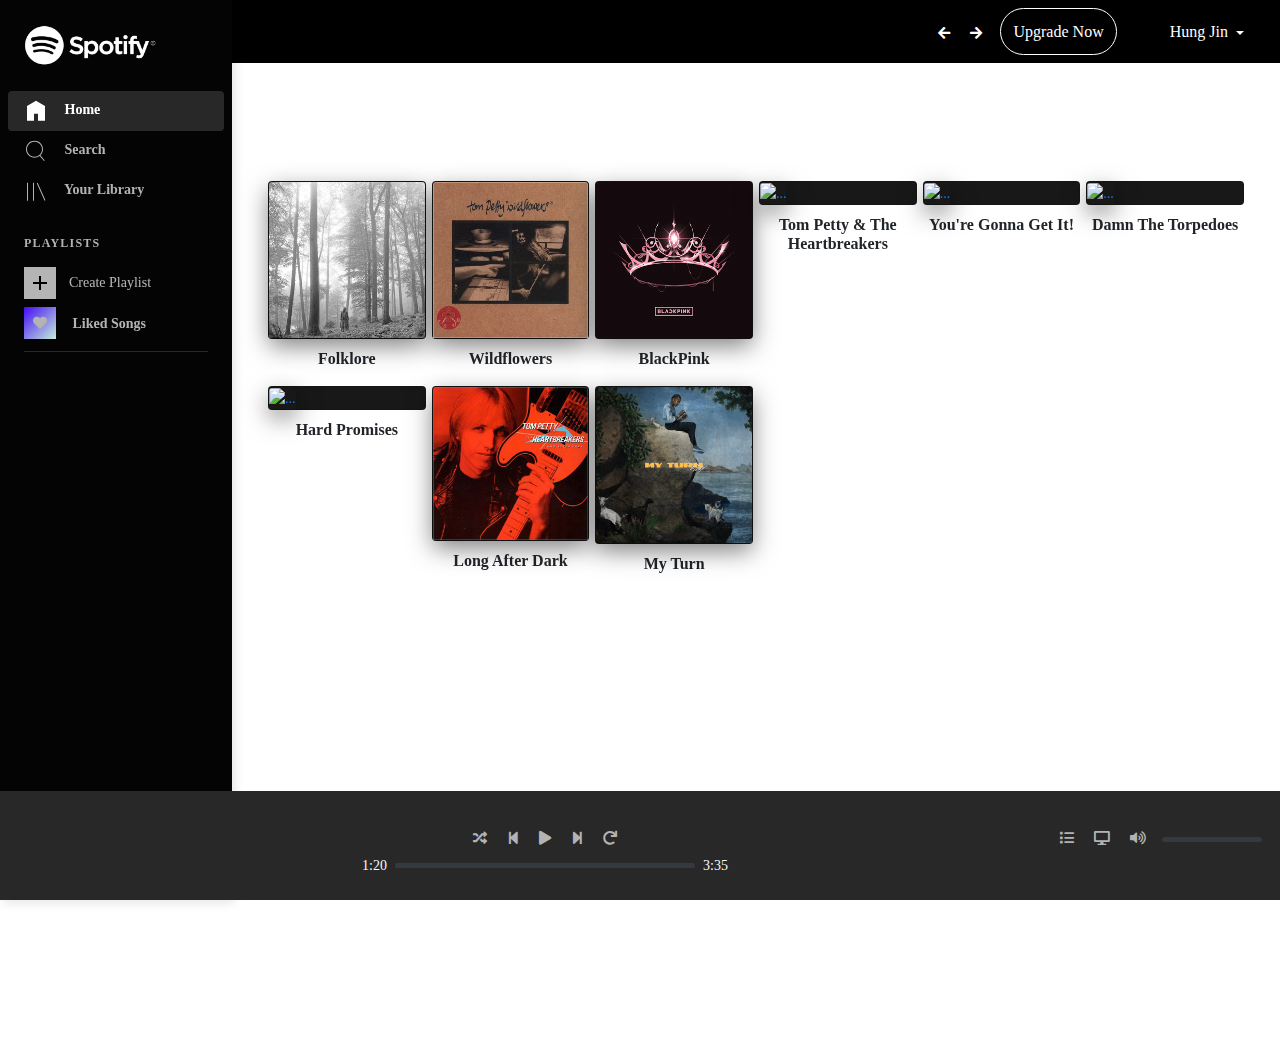
==== index.html @ 47a13956 "footer" ====
<!DOCTYPE html>
<html lang="en">

<head>
  <!-- Required meta tags -->
  <meta charset="utf-8" />
  <meta name="viewport" content="width=device-width, initial-scale=1, shrink-to-fit=no" />

  <!-- Bootstrap CSS -->
  <link rel="stylesheet" href="https://stackpath.bootstrapcdn.com/bootstrap/4.4.1/css/bootstrap.min.css"
    integrity="sha384-Vkoo8x4CGsO3+Hhxv8T/Q5PaXtkKtu6ug5TOeNV6gBiFeWPGFN9MuhOf23Q9Ifjh" crossorigin="anonymous" />
  <!-- font-awesome CSS -->
  <link rel="stylesheet" href="https://cdnjs.cloudflare.com/ajax/libs/font-awesome/5.15.1/css/all.min.css" />
  <!-- Spotify font-->
  <link href="//db.onlinewebfonts.com/c/112ec584bfc481ccde03444e67f8fc3f?family=Circular+Spotify+Tx+T+Bold"
    rel="stylesheet" type="text/css" />
  <link rel="stylesheet" href="main.css" />

  <title>Album Page</title>
</head>

<body>
  <nav class="vertical-nav text-white nav-color" id="sidebar">
    <div class="pt-3 px-3 mb-3">
      <a class="navbar-brand" href="index.html">
        <img src="images\logo\Spotify-logo.png" alt="spotify logo" />
      </a>
    </div>

    <ul class="nav flex-column mb-0 nav-pills" id="v-pills-tab" role="tablist" aria-orientation="vertical">
      <li class="nav-item px-2 d-flex flex-column justify-content-center">
        <a class="nav-link rounded align-middle active" id="active" id="v-pills-home-tab" data-toggle="pill"
          href="#v-pills-home" role="tab" aria-controls="v-pills-home" aria-selected="true">
          <div class="icon d-inline-block">
            <svg viewBox="0 0 512 512" width="24" height="24" xmlns="http://www.w3.org/2000/svg">
              <path d="M448 463.746h-149.333v-149.333h-85.334v149.333h-149.333v-315.428l192-111.746 192 110.984v316.19z"
                fill="currentColor"></path>
            </svg>
          </div>
          <span>Home</span>
        </a>
      </li>
      <li class="nav-item px-2">
        <a href="#" class="nav-link text-white">
          <div class="icon d-inline-block">
            <svg viewBox="0 0 512 512" width="24" height="24" xmlns="http://www.w3.org/2000/svg">
              <path
                d="M349.714 347.937l93.714 109.969-16.254 13.969-93.969-109.969q-48.508 36.825-109.207 36.825-36.826 0-70.476-14.349t-57.905-38.603-38.603-57.905-14.349-70.476 14.349-70.476 38.603-57.905 57.905-38.603 70.476-14.349 70.476 14.349 57.905 38.603 38.603 57.905 14.349 70.476q0 37.841-14.73 71.619t-40.889 58.921zM224 377.397q43.428 0 80.254-21.461t58.286-58.286 21.461-80.254-21.461-80.254-58.286-58.285-80.254-21.46-80.254 21.46-58.285 58.285-21.46 80.254 21.46 80.254 58.285 58.286 80.254 21.461z"
                fill="currentColor" fill-rule="evenodd"></path>
            </svg>
          </div>
          <span>Search</span>
        </a>
      </li>
      <li class="nav-item px-2">
        <a class="nav-link" id="v-pills-library-tab" data-toggle="pill" href="#v-pills-library" role="tab"
          aria-controls="v-pills-library" aria-selected="false">
          <div class="icon d-inline-block">
            <svg viewBox="0 0 512 512" width="24" height="24" xmlns="http://www.w3.org/2000/svg">
              <path
                d="M291.301 81.778l166.349 373.587-19.301 8.635-166.349-373.587zM64 463.746v-384h21.334v384h-21.334zM192 463.746v-384h21.334v384h-21.334z"
                fill="currentColor"></path>
            </svg>
          </div>
          <span>Your Library</span>
        </a>
      </li>
      <!---Playlists::::::::::::::::::::::::::::::::::::-->
      <h1 class="px-4 font-weight-bold text-uppercase px-3 nav-header pt-4 mb-3 mb-0">
        Playlists
      </h1>

      <li class="nav-item px-4">
        <button class="sp-btn" class="nav-link" id="v-pills-createPlaylist-tab" data-toggle="pill"
          href="#v-pills-createPlaylist" role="tab" aria-controls="v-pills-createPlaylist" aria-selected="false">
          <div class="icon d-inline-block bt">
            <svg class="btn-svg" shape-rendering="crispEdges" viewBox="0 0 36 36">
              <path d="m28 20h-8v8h-4v-8h-8v-4h8v-8h4v8h8v4z"></path>
            </svg>
          </div>
          <span>Create Playlist</span>
        </button>
      </li>
      <div class="nav-item px-4">
        <a href="#" class="nav-link px-0">
          <div class="icon d-inline-block">
            <div class="heart spoticon-heart-active-16">
              <i class="fas fa-heart"></i>
            </div>
          </div>
          <span>Liked Songs</span>
        </a>
      </div>
    </ul>

    <!---divider:::::::::::::::::::::::::::::::::::::::::::-->
    <div class="px-4">
      <hr class="Rootlist__divider mt-1 mb-2" />
    </div>
  </nav>

  <div class="page-content head overflow-hidden" id="content">
    <header class="sticky-top d-flex justify-content-between">


      <div class="burger-container">
        <input type="checkbox" id="checkbox4" class="checkbox4 visuallyHidden" />
        <label for="checkbox4">
          <div class="hamburger hamburger4" id="sidebarCollapse">
            <span class="bar bar1"></span>
            <span class="bar bar2"></span>
            <span class="bar bar3"></span>
            <span class="bar bar4"></span>
            <span class="bar bar5"></span>
          </div>
        </label>
      </div>

      <div>
        <div class="container arrows d-flex">
          <div class="d-flex mt-3">
            <i class="arrow fas fa-arrow-left"></i>
            <i class="arrow fas fa-arrow-right"></i>
          </div>

          <div class="d-flex justify-content-end m-2">
            <button class="btn text-white mr-2 rounded-pill py-0 border border-white upgrade">
              Upgrade Now
            </button>

            <div class="dropdown">
              <button class="user-btn rounded-pill pl-1 btn text-white dropdown-toggle pb-0" type="button"
                id="dropdownMenuButton" data-toggle="dropdown" aria-haspopup="true" aria-expanded="false">
                <div class="rounded-circle d-inline-block mr-2 mt-1" id="user-image"></div>
                <div class="d-inline-block">
                  <span class="user-name">Hung Jin</span>
                </div>
              </button>

              <div class="dropdown-menu bg-dark nav-color" aria-labelledby="dropdownMenuButton">
                <a class="dropdown-item" href="login.html">Login</a>
                <a class="dropdown-item" href="#">Profile</a>
                <div class="drop-divider"></div>

                <a class="dropdown-item" href="#">Logout</a>
              </div>
            </div>
          </div>
        </div>
    </header>
    <main class="tab-content" id="v-pills-tabContent">


      <div class="tab-pane fade show active" id="v-pills-home" role="tabpanel" aria-labelledby="v-pills-home-tab">
        <!-- albums -->
        <div class="albums px-5"></div>
      </div>
      <div class="tab-pane fade" id="v-pills-library" role="tabpanel" aria-labelledby="v-pills-library-tab">
        <div class="albums px-5">
        </div>
      </div>
      <!-- CREATE PLAYLIST FORM -->
      <div class="tab-pane fade" id="v-pills-createPlaylist" role="tabpanel"
        aria-labelledby="v-pills-createPlaylist-tab">
        <div class="formDiv">
          <form class="py-4">
            <div class="form-row">
              <div class="form-group col-md-6">
                <label for="inputArtist">Artist</label>
                <input type="test" class="form-control" id="inputArtist" />
              </div>
              <div class="form-group col-md-6">
                <label for="inputAlbum">Playlist Name</label>
                <input type="text" class="form-control" id="inputAlbum" />
                >>>>>>> Stashed changes
              </div>
            </div>
            <div class="form-group">
              <label for="inputDesc">Description</label>
              <textarea type="text" class="form-control" id="inputDesc"></textarea>
            </div>
            <div class="form-row">
              <div class="form-group col-md-6">
                <label for="inputGenre">Genre</label>
                <input type="text" class="form-control" id="inputGenre" />
              </div>
              <div class="form-group col-md-4">
                <label for="inputDate">Release Date</label>
                <input type="date" class="form-control" id="inputDate" />
              </div>
              <div class="form-group col-md-2">
                <label for="inputRating">Rating</label>
                <input type="number" class="form-control" id="inputRating" />
              </div>
            </div>
            <<<<<<< Updated upstream <!-- CREATE PLAYLIST FORM -->
              <div class="tab-pane fade albums" id="v-pills-createPlaylist" role="tabpanel"
                aria-labelledby="v-pills-createPlaylist-tab">
                <div class="formDiv">
                  <form class="py-4">
                    <div class="form-row">
                      <div class="form-group col-md-6">
                        <label for="inputArtist">Artist</label>
                        <input type="test" class="form-control" id="inputArtist" />
                      </div>
                      <div class="form-group col-md-6">
                        <label for="inputAlbum">Playlist Name</label>
                        <input type="text" class="form-control" id="inputAlbum" />
                      </div>
                    </div>
                    <div class="form-group">
                      <label for="inputDesc">Description</label>
                      <textarea type="text" class="form-control" id="inputDesc"></textarea>
                    </div>
                    <div class="form-row">
                      <div class="form-group col-md-6">
                        <label for="inputGenre">Genre</label>
                        <input type="text" class="form-control" id="inputGenre" />
                      </div>
                      <div class="form-group col-md-4">
                        <label for="inputDate">Release Date</label>
                        <input type="date" class="form-control" id="inputDate" />
                      </div>
                      <div class="form-group col-md-2">
                        <label for="inputRating">Rating</label>
                        <input type="number" class="form-control" id="inputRating" />
                      </div>
                    </div>
                    =======
                    >>>>>>> Stashed changes

                    <div class="form-group">
                      <label for="inputFile">Image</label>
                      <input type="file" class="form-control-file" id="inputFile" />
                    </div>
                  </form>
                  <button class="btn btn-primary" href="index.html" onclick="addPlayList()">
                    Create Playlist/Album
                  </button>
                </div>
              </div>
    </main>
  </div>

  <footer class="fixed-bottom pb-0 pb-sm-4 ">
    <div class="container">
      <div class="row">
        <div class="col-10">
          <div class="container d-flex justify-content-center">
            <div>
              <i class="fas fa-random"></i><i class="fas fa-step-backward"></i><i class="fas fa-play"></i><i
                class="fas fa-step-forward"></i><i class="fas fa-redo"></i>
            </div>
          </div>
          <div class="container d-flex justify-content-center">
            <div class="text-light">1:20</div>
            <div class="progress m-2 bg-dark" style="height: 5px; width: 300px">
              <div class="progress-bar" role="progressbar" style="width: 0%" aria-valuenow="25" aria-valuemin="0"
                aria-valuemax="100"></div>
            </div>
            <div class="text-light">3:35</div>
          </div>
        </div>

        <div class="col-2">
          <div class="container d-flex flex-column flex-md-row">
            <i class="fas fa-list"></i>
            <i class="fas fa-desktop"></i>
            <div class="d-flex container-volume flex-row-reverse flex-md-row">
              <i class=" mr-md-2 fas fa-volume-up"></i>
              <div class="mt-2">
                <div class="progress m-2 bg-dark d-sm-block" style="height: 5px; width: 100px">
                  <div class="progress-bar bar-color d-flex justify-content-right" role="progressbar" style="width: 25%"
                    aria-valuenow="25" aria-valuemin="0" aria-valuemax="100">
                    <button aria-label="Change volume"
                      class="d-inline-block middle-align progress-bar__slider"></button>
                  </div>
                  <div class="mask"></div>
                </div>
              </div>
            </div>
          </div>
        </div>
      </div>
    </div>
  </footer>
  <!-- Optional JavaScript -->
  <!-- jQuery first, then Popper.js, then Bootstrap JS -->
  <script src="albumsAndTracks.js"></script>
  <script src="index.js"></script>
  <script src="https://code.jquery.com/jquery-3.4.1.slim.min.js"
    integrity="sha384-J6qa4849blE2+poT4WnyKhv5vZF5SrPo0iEjwBvKU7imGFAV0wwj1yYfoRSJoZ+n"
    crossorigin="anonymous"></script>
  <script src="https://cdn.jsdelivr.net/npm/popper.js@1.16.0/dist/umd/popper.min.js"
    integrity="sha384-Q6E9RHvbIyZFJoft+2mJbHaEWldlvI9IOYy5n3zV9zzTtmI3UksdQRVvoxMfooAo"
    crossorigin="anonymous"></script>
  <script src="https://stackpath.bootstrapcdn.com/bootstrap/4.4.1/js/bootstrap.min.js"
    integrity="sha384-wfSDF2E50Y2D1uUdj0O3uMBJnjuUD4Ih7YwaYd1iqfktj0Uod8GCExl3Og8ifwB6"
    crossorigin="anonymous"></script>

  <script>
    $(function () {
      // Sidebar toggle behavior
      $("#sidebarCollapse").on("click", function () {
        $("#sidebar, #content").toggleClass("active");
      });
    });

    window.onload = function () {
      let arrow = document.querySelectorAll("i.arrow");
      console.log(arrow);
      let upgrade = document.querySelector(".upgrade");
      let hamburger = document.querySelector(".hamburger");
      let nav = document.querySelector("nav.active");

      hamburger.addEventListener("click", function () {
        //upgrade.classList.add('hide');
        if (nav == nav) {
          upgrade.classList.toggle("hide");

          for (i = 0; i < arrow.length; i++) {
            arrow[i].classList.toggle("hide");
          }
        }
      });
    };
  </script>
</body>

</html>
---- main.css ----
body {
  font-family: "Circular Spotify Tx T Bold";
  font-size: 14px;
}

.vertical-nav {
  min-width: 232px;
  width: 232px;
  height: 100vh;
  position: fixed;
  top: 0;
  left: 0;
  box-shadow: 3px 3px 10px rgba(0, 0, 0, 0.1);
  transition: all 0.4s;
  font-weight: 700;
  line-height: 16px;
  letter-spacing: normal;
  text-transform: none;
}

.page-content {
  width: calc(100% - 14.5rem);
  margin-left: 14.5rem;
  transition: all 0.4s;
}

.nav-color {
  background: #040404;
}

.nav-color a {
  color: #b3b3b3 !important;
}

.nav-color a {
  color: #b3b3b3 !important;
}

.drop-divider {
  height: 0;
  border-top: 0.2px solid #b3b3b3;
}

.navbar-brand img {
  height: 3.09rem;
}

#active {
  background: #282828;
  color: #fff !important;
}

.icon {
  margin-right: 13px;
}

/*playlist*/

nav h1 {
  color: #b3b3b3 !important;
}
.nav-header {
  font-size: 12px;
  font-weight: 700;
  line-height: 16px;
  letter-spacing: 0.1em;
}

.nav-link:hover {
  color: #fff !important;
}

.sp-btn {
  color: #fff;
  opacity: 0.7;
  background-color: transparent;
  border: none;
  display: -webkit-box;
  display: -ms-flexbox;
  display: flex;
  -webkit-box-align: center;
  -ms-flex-align: center;
  align-items: center;
  min-height: -webkit-max-content;
  min-height: -moz-max-content;
  min-height: max-content;
  cursor: pointer;
  -webkit-transition: opacity 0.2s linear;
  transition: opacity 0.2s linear;
  width: 100%;
  padding: 0;
}

.sp-btn:hover {
  opacity: 1;
}

.btn-svg {
  background: #fff;
  width: 32px;
  height: 32px;
  padding: 4px;
  -ms-flex-negative: 0;
  flex-shrink: 0;
  fill: #000;
}

.heart {
  background: linear-gradient(135deg, #450af5, #c4efd9);
  width: 32px;
  height: 32px;
  padding: 4px;
  display: -webkit-box;
  display: -ms-flexbox;
  display: flex;
  -webkit-box-align: center;
  -ms-flex-align: center;
  align-items: center;
  -webkit-box-pack: center;
  -ms-flex-pack: center;
  justify-content: center;
  -ms-flex-negative: 0;
  flex-shrink: 0;
}
.spoticon-heart-active-16::before {
  font-size: 16px;
}
[class*=" spoticon-"]:before,
[class^="spoticon-"]:before {
  font-family: glue1-spoticon;
  font-style: normal;
  font-weight: 400;
  -webkit-font-smoothing: antialiased;
  -moz-osx-font-smoothing: grayscale;
  line-height: inherit;
  vertical-align: bottom;
  display: inline-block;
  text-decoration: inherit;
}

.Rootlist__divider {
  background-color: #282828;
  border: none;
  height: 1px;
}

.overflow {
  overflow-y: auto;
  overscroll-behavior-y: contain;
  -webkit-transform: translateZ(0);
  transform: translateZ(0);
  padding: 4px 0;
  -webkit-box-flex: 1;
  -ms-flex: 1;
  margin-left: 272px;
  background-color: #040404;
}

header {
  display: flex;
  justify-content: flex-end;
  background-color: rgba(0, 0, 0, 1);
  margin-bottom: 0px;
}

header i {
  font-size: 30px;
  color: white;
  margin: 10px;
  z-index: 99999;
}

#user-image {
  background-image: url("https://cdn.discordapp.com/avatars/265101186212954113/2db0d4407aa1aad036a03226c7ab8753.png?size=256");
  width: 28px;
  height: 28px;
  background-size: cover;
  background-repeat: no-repeat;
  background-position: center;
}

.upgrade + .dropdown .dropdown-toggle:after {
  position: relative;
  bottom: 8px;
}

.upgrade.btn:focus,
.user-btn.btn:focus {
  box-shadow: none;
}

.user-btn.btn:hover {
  background-color: #282828 !important;
}

.user-name {
  position: relative;
  bottom: 10px;
}

.arrow {
  font-size: 1em;
}

.arrow:hover {
  cursor: pointer;
}

.upgrade:hover {
  transform: scale(1.05);
}

.head {
  position: absolute;
  left: 0;
  right: 0;
}

.albumHead {
  background: hsla(339, 100%, 55%, 1);

  background: linear-gradient(
    90deg,
    hsla(339, 100%, 55%, 1) 0%,
    hsla(197, 100%, 64%, 1) 100%
  );

  background: -moz-linear-gradient(
    90deg,
    hsla(339, 100%, 55%, 1) 0%,
    hsla(197, 100%, 64%, 1) 100%
  );

  background: -webkit-linear-gradient(
    90deg,
    hsla(339, 100%, 55%, 1) 0%,
    hsla(197, 100%, 64%, 1) 100%
  );

  filter: progid: DXImageTransform.Microsoft.gradient( startColorstr="#ff1b6b", endColorstr="#45caff", GradientType=1 );
}

main {
  padding-bottom: 98px;
}

main .container {
  margin-left: 55px;
}

main .container .row img:first-of-type {
  width: 230px;
  height: 230px;
}

@-webkit-keyframes color-change-2x {
  0% {
    background: rgba(255, 27, 107, 1);
  }

  100% {
    background: rgba(69, 202, 255, 1);
  }
}

@keyframes color-change-2x {
  0% {
    background: rgba(255, 27, 107, 1);
  }

  100% {
    background: rgba(69, 202, 255, 1);
  }
}

.album {
  margin: 10px;
}

.album div:first-of-type {
  margin-top: 50px;
  font-weight: 500;
}

.album div:nth-of-type(2) {
  font-size: 50px;
  font-weight: 600;
}

i.far.fa-play-circle,
i.far.fa-heart,
i.fas.fa-ellipsis-h {
  margin: 10px;
  font-size: 50px;
}

table .container {
  margin-left: 0px;
}

table {
  background-color: black;
}

table tr th:first-of-type {
  padding-left: 5rem;
}

thead tr th {
  position: sticky;
  top: 54px;
  background-color: rgba(0, 0, 0, 1);
}

/* Albums */
.albums {
  -webkit-animation: color-change-2x 2s linear infinite alternate both;
  animation: color-change-2x 2s linear infinite alternate both;
  min-height: 100vh;
}

.albums h1 {
  color: white;
  margin-top: 50px;
  margin-bottom: 5px;
  display: inline-block;
}

.albums div.col {
  height: 6 rem;
  padding: 3px;
  flex-grow: 1;
  flex-shrink: 1;
}

.card {
  background-color: #181818;
  transform: scale(1);
  transition: background-color 0.3s ease, transform 0.3s ease-in-out;
}

.card:hover {
  background: #282828;
  transform: scale(1.05);
}

.play-btn {
  position: absolute;
  width: 40px;
  height: 40px;
  background-color: #1db954;
  transform: translateY(-2.5em);
  right: 27px;
  opacity: 0;

  transition: opacity 0.3s ease, transform 0.3s ease;
}

.card:hover .play-btn {
  transform: translateY(-3.5em);
  opacity: 1;
  box-shadow: 0 10px 24px rgba(0, 0, 0, 0.5);
}

.play-btn::before {
  content: "";
  position: absolute;
  width: 0;
  height: 0;
  top: 0;
  right: 0;
  bottom: 0;
  left: 3px;
  border-style: solid;
  border-width: 7px 0 7px 10px;
  border-color: transparent transparent transparent #fff;
  margin: auto;
}

.card img {
  box-shadow: 0 8px 24px rgba(0, 0, 0, 0.5);
}

.card + h6 {
  text-align: center;
  margin-top: 10px;
  font-size: medium;
}

.albums h1 {
  color: white;
  margin-top: 50px;
  margin-bottom: 5px;
  display: inline-block;
}

.albums div.col {
  height: 6 rem;
  padding: 3px;
  flex-grow: 1;
  flex-shrink: 1;
}

.formDiv {
  padding-top: 50px;
  padding-left: 50px;
  padding-right: 50px;
}

/************footer****************/
footer {
  background-color: #282828;
  padding: 30px;
}

footer i {
  color: #b3b3b3;
  margin: 10px;
}

footer .fas {
  cursor: pointer;
}
/***************video bar****************/
footer .fa-random:hover {
  color: #fff;
}

footer .fa-step-backward:hover {
  color: #fff;
}

footer .fa-play:hover {
  color: #fff;
  transform: scale(1.2);
}

footer .fa-step-forward:hover {
  color: #fff;
}

footer .fa-redo:hover {
  color: #fff;
}

footer .fa-list:hover {
  color: #fff;
}

footer .fa-desktop:hover {
  color: #fff;
}

footer .fa-volume-up:hover {
  color: #fff;
}

.bar-color {
  background-color: grey;
}

.bar-color:hover {
  background-color: #1db954;
}

.progress-bar__slider {
  background-color: #fff;
  border: 0;
  border-radius: 50%;
  width: 12px;
  height: 12px;
  margin-left: -6px;
  z-index: 100;
  -webkit-box-shadow: 0 2px 4px 0 rgba(0, 0, 0, 0.5);
  box-shadow: 0 2px 4px 0 rgba(0, 0, 0, 0.5);
  opacity: 0;
}
.middle-align {
  position: absolute;

  -webkit-transform: translateY(-50%);
  transform: translateY(-50%);
  transform: translateX(25px);
}

/********burger menu***********/

.hamburger {
  margin: 0 20px;
  margin-top: 26px;
  width: 24px;
  height: 14px;
  position: absolute;
  cursor: pointer;
  display: none;
}

.hamburger .bar {
  padding: 0;
  width: 24px;
  height: 1px;
  background-color: white;
  display: block;
  border-radius: 4px;
  transition: all 0.4s ease-in-out;
  position: absolute;
}

.bar1 {
  top: 0;
}

.bar2,
.bar3 {
  top: 6.5px;
}

.bar3 {
  right: 0;
}

.bar4 {
  bottom: 0;
}

.hamburger2 .bar2,
.hamburger3 .bar3,
.hamburger4 .bar4 {
  top: 6.5px;
}

.hamburger4 .bar5 {
  bottom: 0px;
}

.hamburger4 .bar {
  transition: all 0.4s ease-in-out, transform 0.4s ease-in-out 0.4s;
}

.hamburger4 .bar2 {
  width: 0px;
  transform: rotate(90deg);
  left: 12.5px;
}

.hamburger4 .bar3 {
  width: 1px;
  left: 13.5px;
}

.checkbox4 {
  display: none;
}

.checkbox4:checked + label > .hamburger4 > .bar1 {
  top: 13.5px;
  background-color: transparent !important;
}

.checkbox4:checked + label > .hamburger4 > .bar2 {
  left: 0px;
  width: 24px;
  transform: rotate(45deg);
}

.checkbox4:checked + label > .hamburger4 > .bar3 {
  left: 0;
  width: 24px;
  transform: rotate(-45deg);
}

.checkbox4:checked + label > .hamburger4 > .bar4 {
  background-color: transparent !important;
}

.checkbox4:checked + label > .hamburger4 > .bar5 {
  bottom: 13.5px;
  background-color: transparent !important;
}

/* for toggle behavior */

#sidebar.active {
  margin-left: -14.5rem;
}

#content.active {
  width: 100%;
  margin: 0;
}

/*************MEDIA QUERY******************/
@media (max-width: 400) {
}

@media (max-width: 768px) {
  .hamburger {
    display: block;
  }

  #sidebar {
    margin-left: -14.5rem;
  }
  #sidebar.active {
    margin-left: 0;
  }
  #content {
    width: 100%;
    margin: 0;
  }
  #content.active {
    margin-left: 14.5rem;
    width: calc(100% - 14.5rem);
  }

  .arrows {
    margin-left: 32px;
  }

  .hide {
    display: none;
  }

  /*************footer*************/

  .mask {
    position: absolute;
    height: 5px;
    width: 100px;
    background-color: #282828;
    z-index: 9999;
    transition: 0.3s;
  }

  .fas:hover + .mt-2 .mask {
    -webkit-transform: translateX(-100px);
    transform: translateX(-100px);
    display: block;
  }
}

@media (min-width: 68px) {
  .card h6 {
    font-size: 10px;
  }

  h1 {
    font-size: 30px;
  }
}

/* Small devices (tablets, 768px and up) / /
@media (min-width: 768px) {
  .card h6 {
    font-size: 10px;
  }
  h2 {
    font-size: 20px;
  }
}

/ / Medium devices (desktops, 992px and up) / /
@media (min-width: 992px) {
  .card h6 {
    font-size: 12px;
  }

  h2 {
    font-size: 28px;
  }
}

/ / Large devices (large desktops, 1200px and up) */
@media (min-width: 1200px) {
  .card h6 {
    font-size: 14px;
  }

  h1 {
    font-size: 45px;
  }
}
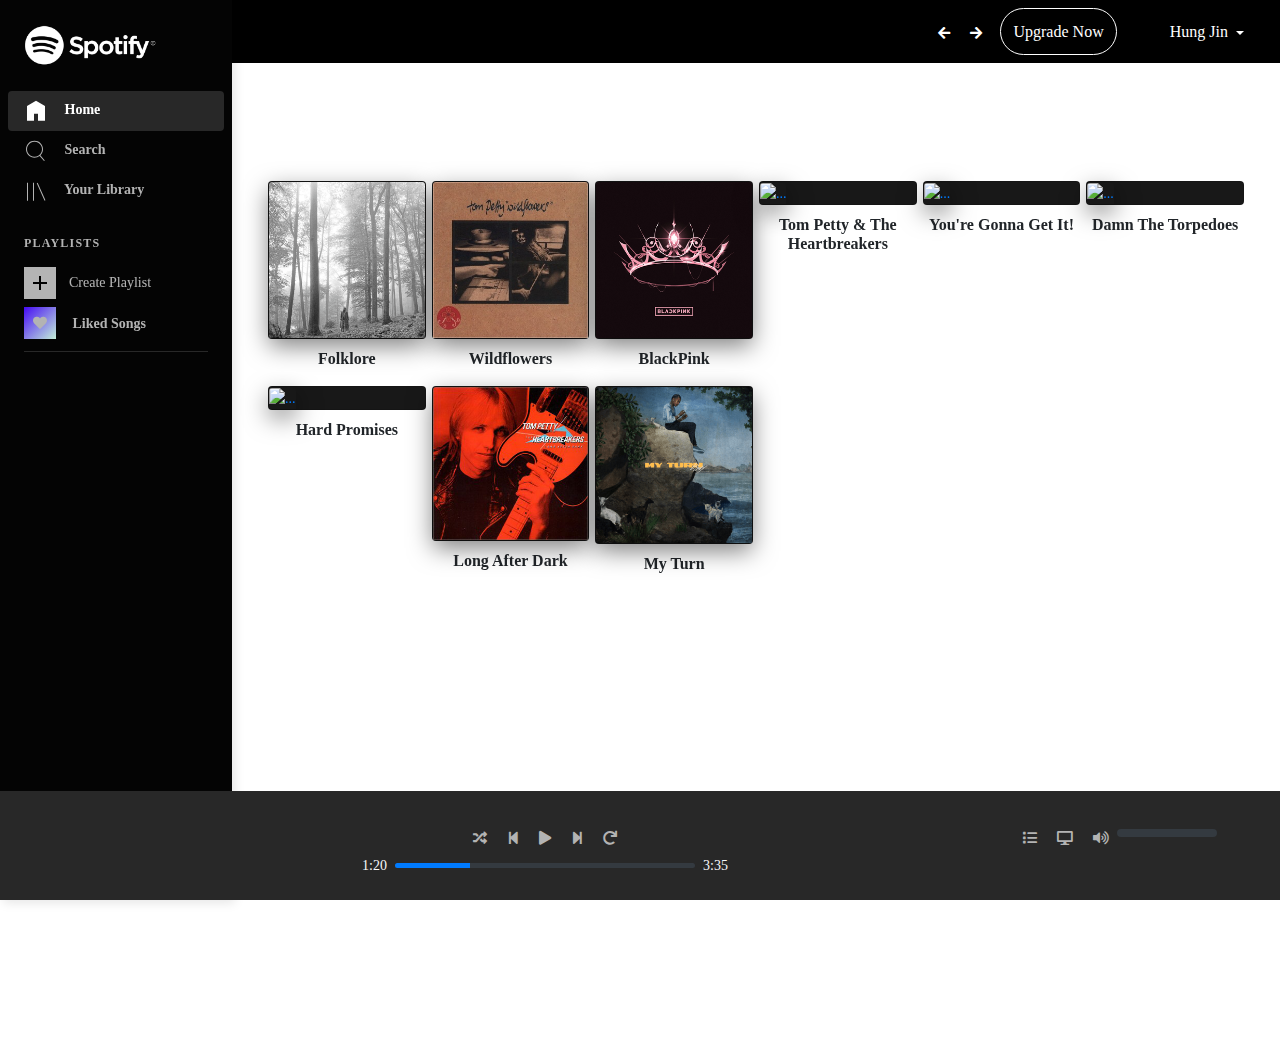
==== commit 2f432c2d: "fixed footer" ====
--- a/index.html
+++ b/index.html
@@ -160,40 +160,7 @@
         </div>
       </div>
       <!-- CREATE PLAYLIST FORM -->
-      <div class="tab-pane fade" id="v-pills-createPlaylist" role="tabpanel"
-        aria-labelledby="v-pills-createPlaylist-tab">
-        <div class="formDiv">
-          <form class="py-4">
-            <div class="form-row">
-              <div class="form-group col-md-6">
-                <label for="inputArtist">Artist</label>
-                <input type="test" class="form-control" id="inputArtist" />
-              </div>
-              <div class="form-group col-md-6">
-                <label for="inputAlbum">Playlist Name</label>
-                <input type="text" class="form-control" id="inputAlbum" />
-                >>>>>>> Stashed changes
-              </div>
-            </div>
-            <div class="form-group">
-              <label for="inputDesc">Description</label>
-              <textarea type="text" class="form-control" id="inputDesc"></textarea>
-            </div>
-            <div class="form-row">
-              <div class="form-group col-md-6">
-                <label for="inputGenre">Genre</label>
-                <input type="text" class="form-control" id="inputGenre" />
-              </div>
-              <div class="form-group col-md-4">
-                <label for="inputDate">Release Date</label>
-                <input type="date" class="form-control" id="inputDate" />
-              </div>
-              <div class="form-group col-md-2">
-                <label for="inputRating">Rating</label>
-                <input type="number" class="form-control" id="inputRating" />
-              </div>
-            </div>
-            <<<<<<< Updated upstream <!-- CREATE PLAYLIST FORM -->
+    
               <div class="tab-pane fade albums" id="v-pills-createPlaylist" role="tabpanel"
                 aria-labelledby="v-pills-createPlaylist-tab">
                 <div class="formDiv">
@@ -226,8 +193,6 @@
                         <input type="number" class="form-control" id="inputRating" />
                       </div>
                     </div>
-                    =======
-                    >>>>>>> Stashed changes
 
                     <div class="form-group">
                       <label for="inputFile">Image</label>
@@ -242,10 +207,10 @@
     </main>
   </div>
 
-  <footer class="fixed-bottom pb-0 pb-sm-4 ">
+  <footer class="fixed-bottom pb-0  pb-md-4 ">
     <div class="container">
       <div class="row">
-        <div class="col-10">
+        <div class="col col-lg-10">
           <div class="container d-flex justify-content-center">
             <div>
               <i class="fas fa-random"></i><i class="fas fa-step-backward"></i><i class="fas fa-play"></i><i
@@ -255,25 +220,24 @@
           <div class="container d-flex justify-content-center">
             <div class="text-light">1:20</div>
             <div class="progress m-2 bg-dark" style="height: 5px; width: 300px">
-              <div class="progress-bar" role="progressbar" style="width: 0%" aria-valuenow="25" aria-valuemin="0"
+              <div class="progress-bar" role="progressbar" style="width: 25%" aria-valuenow="25" aria-valuemin="0"
                 aria-valuemax="100"></div>
             </div>
             <div class="text-light">3:35</div>
           </div>
         </div>
 
-        <div class="col-2">
-          <div class="container d-flex flex-column flex-md-row">
+        <div class="col col-lg-2">
+          <div class="container d-flex justify-content-center">
             <i class="fas fa-list"></i>
             <i class="fas fa-desktop"></i>
-            <div class="d-flex container-volume flex-row-reverse flex-md-row">
+            <div class="d-flex container-volume">
               <i class=" mr-md-2 fas fa-volume-up"></i>
               <div class="mt-2">
-                <div class="progress m-2 bg-dark d-sm-block" style="height: 5px; width: 100px">
-                  <div class="progress-bar bar-color d-flex justify-content-right" role="progressbar" style="width: 25%"
+                <div class="progress mb-1 bg-dark d-sm-block" style="height: 8px; width: 100px">
+                  <div class="progress-bar bar-color" role="progressbar" style="width: 25%"
                     aria-valuenow="25" aria-valuemin="0" aria-valuemax="100">
-                    <button aria-label="Change volume"
-                      class="d-inline-block middle-align progress-bar__slider"></button>
+                    
                   </div>
                   <div class="mask"></div>
                 </div>
--- a/main.css
+++ b/main.css
@@ -456,7 +456,7 @@
 }
 
 .bar-color {
-  background-color: grey;
+  background-color: blue;
 }
 
 .bar-color:hover {
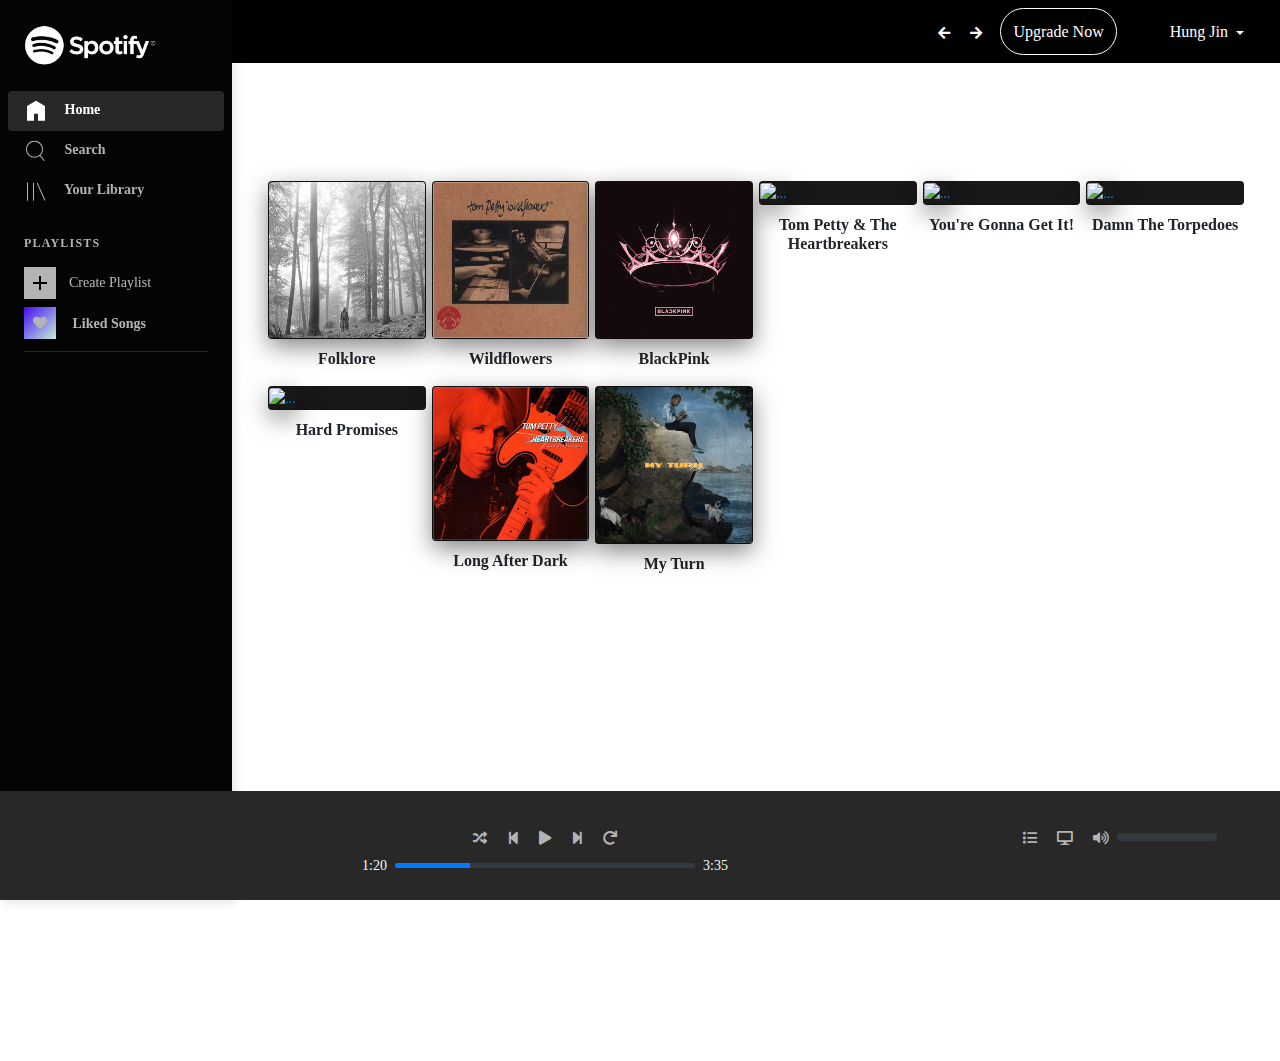
==== commit 1d7afe3f: "progress fix" ====
--- a/index.html
+++ b/index.html
@@ -160,50 +160,50 @@
         </div>
       </div>
       <!-- CREATE PLAYLIST FORM -->
-    
-              <div class="tab-pane fade albums" id="v-pills-createPlaylist" role="tabpanel"
-                aria-labelledby="v-pills-createPlaylist-tab">
-                <div class="formDiv">
-                  <form class="py-4">
-                    <div class="form-row">
-                      <div class="form-group col-md-6">
-                        <label for="inputArtist">Artist</label>
-                        <input type="test" class="form-control" id="inputArtist" />
-                      </div>
-                      <div class="form-group col-md-6">
-                        <label for="inputAlbum">Playlist Name</label>
-                        <input type="text" class="form-control" id="inputAlbum" />
-                      </div>
-                    </div>
-                    <div class="form-group">
-                      <label for="inputDesc">Description</label>
-                      <textarea type="text" class="form-control" id="inputDesc"></textarea>
-                    </div>
-                    <div class="form-row">
-                      <div class="form-group col-md-6">
-                        <label for="inputGenre">Genre</label>
-                        <input type="text" class="form-control" id="inputGenre" />
-                      </div>
-                      <div class="form-group col-md-4">
-                        <label for="inputDate">Release Date</label>
-                        <input type="date" class="form-control" id="inputDate" />
-                      </div>
-                      <div class="form-group col-md-2">
-                        <label for="inputRating">Rating</label>
-                        <input type="number" class="form-control" id="inputRating" />
-                      </div>
-                    </div>
-
-                    <div class="form-group">
-                      <label for="inputFile">Image</label>
-                      <input type="file" class="form-control-file" id="inputFile" />
-                    </div>
-                  </form>
-                  <button class="btn btn-primary" href="index.html" onclick="addPlayList()">
-                    Create Playlist/Album
-                  </button>
-                </div>
-              </div>
+
+      <div class="tab-pane fade albums" id="v-pills-createPlaylist" role="tabpanel"
+        aria-labelledby="v-pills-createPlaylist-tab">
+        <div class="formDiv">
+          <form class="py-4">
+            <div class="form-row">
+              <div class="form-group col-md-6">
+                <label for="inputArtist">Artist</label>
+                <input type="test" class="form-control" id="inputArtist" />
+              </div>
+              <div class="form-group col-md-6">
+                <label for="inputAlbum">Playlist Name</label>
+                <input type="text" class="form-control" id="inputAlbum" />
+              </div>
+            </div>
+            <div class="form-group">
+              <label for="inputDesc">Description</label>
+              <textarea type="text" class="form-control" id="inputDesc"></textarea>
+            </div>
+            <div class="form-row">
+              <div class="form-group col-md-6">
+                <label for="inputGenre">Genre</label>
+                <input type="text" class="form-control" id="inputGenre" />
+              </div>
+              <div class="form-group col-md-4">
+                <label for="inputDate">Release Date</label>
+                <input type="date" class="form-control" id="inputDate" />
+              </div>
+              <div class="form-group col-md-2">
+                <label for="inputRating">Rating</label>
+                <input type="number" class="form-control" id="inputRating" />
+              </div>
+            </div>
+
+            <div class="form-group">
+              <label for="inputFile">Image</label>
+              <input type="file" class="form-control-file" id="inputFile" />
+            </div>
+          </form>
+          <button class="btn btn-primary" href="index.html" onclick="addPlayList()">
+            Create Playlist/Album
+          </button>
+        </div>
+      </div>
     </main>
   </div>
 
@@ -234,10 +234,10 @@
             <div class="d-flex container-volume">
               <i class=" mr-md-2 fas fa-volume-up"></i>
               <div class="mt-2">
-                <div class="progress mb-1 bg-dark d-sm-block" style="height: 8px; width: 100px">
-                  <div class="progress-bar bar-color" role="progressbar" style="width: 25%"
-                    aria-valuenow="25" aria-valuemin="0" aria-valuemax="100">
-                    
+                <div class="progress mt-1 bg-dark d-sm-block" style="height: 8px; width: 100px">
+                  <div class="progress-bar bar-color" role="progressbar" style="width: 25%" aria-valuenow="25"
+                    aria-valuemin="0" aria-valuemax="100">
+
                   </div>
                   <div class="mask"></div>
                 </div>
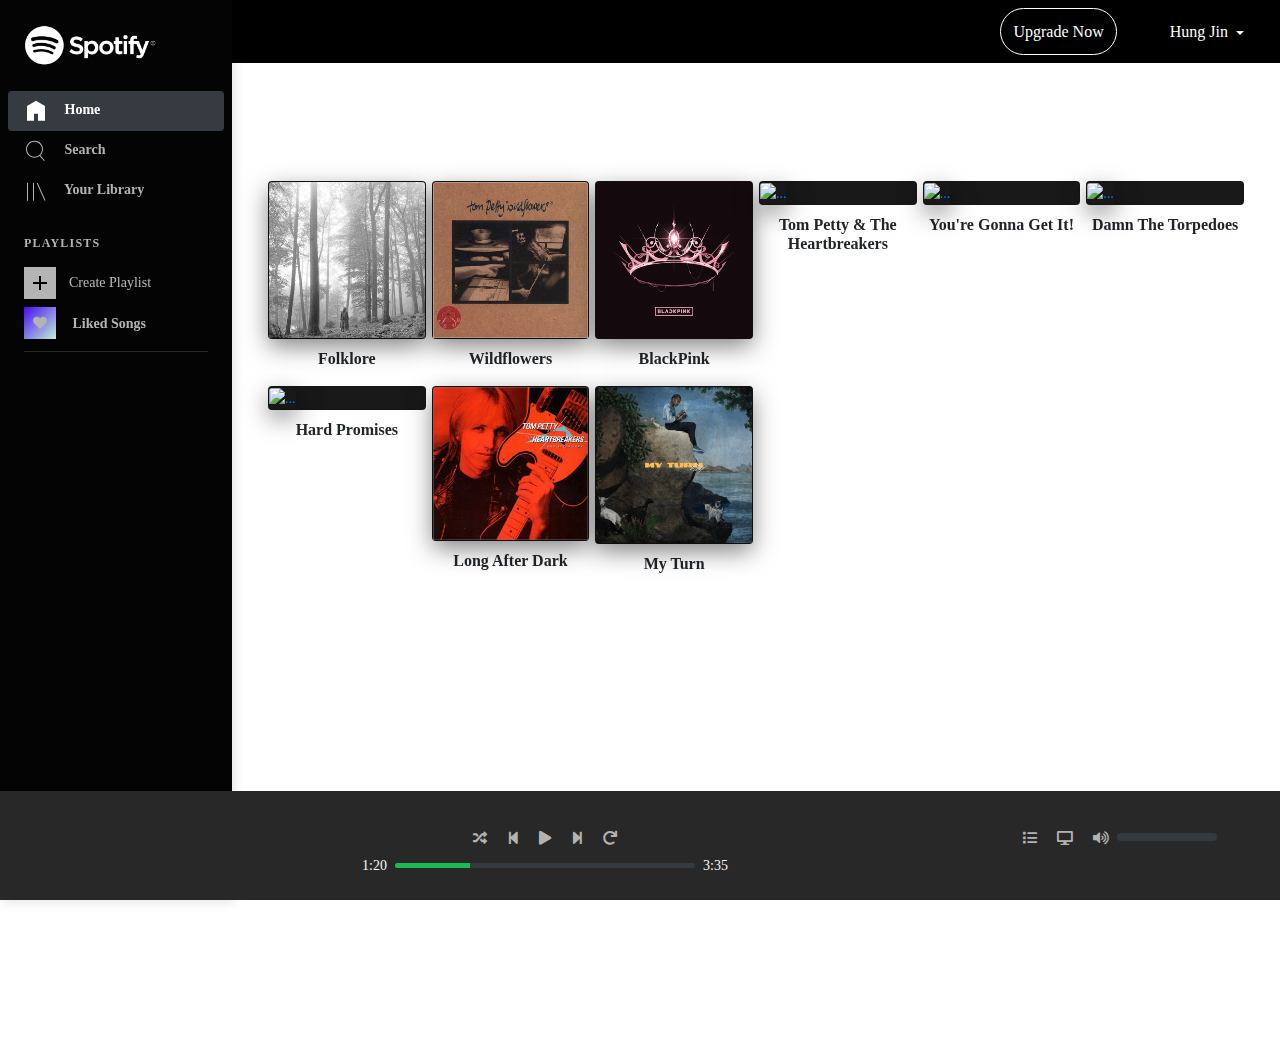
==== commit bbee70a4: "removed arrow" ====
--- a/index.html
+++ b/index.html
@@ -119,8 +119,7 @@
       <div>
         <div class="container arrows d-flex">
           <div class="d-flex mt-3">
-            <i class="arrow fas fa-arrow-left"></i>
-            <i class="arrow fas fa-arrow-right"></i>
+            
           </div>
 
           <div class="d-flex justify-content-end m-2">
--- a/main.css
+++ b/main.css
@@ -46,8 +46,13 @@
 }
 
 #active {
-  background: #282828;
   color: #fff !important;
+}
+
+.nav-pills .nav-link.active,
+.nav-pills .show > .nav-link {
+  color: #fff;
+  background-color: #363b41;
 }
 
 .icon {
@@ -463,6 +468,10 @@
   background-color: #1db954;
 }
 
+.progress-bar {
+  background-color: #1db954;
+}
+
 .progress-bar__slider {
   background-color: #fff;
   border: 0;
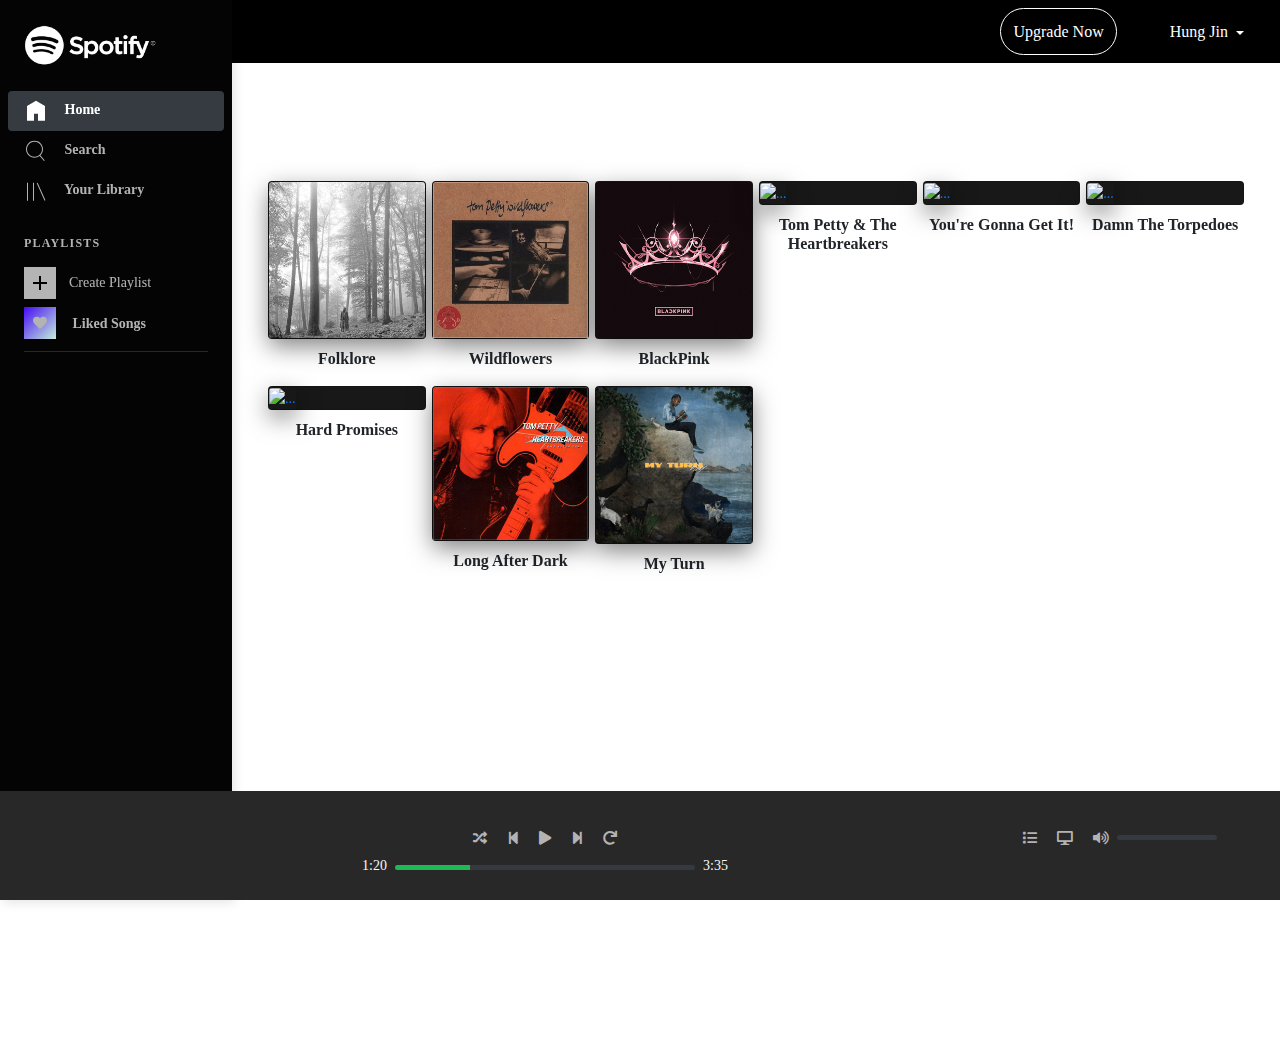
==== commit bb90ed23: "fixed sound bar" ====
--- a/index.html
+++ b/index.html
@@ -238,7 +238,6 @@
                     aria-valuemin="0" aria-valuemax="100">
 
                   </div>
-                  <div class="mask"></div>
                 </div>
               </div>
             </div>
--- a/main.css
+++ b/main.css
@@ -468,6 +468,11 @@
   background-color: #1db954;
 }
 
+.progress {
+  height: 5px !important;
+  transform: translateY(2px);
+}
+
 .progress-bar {
   background-color: #1db954;
 }
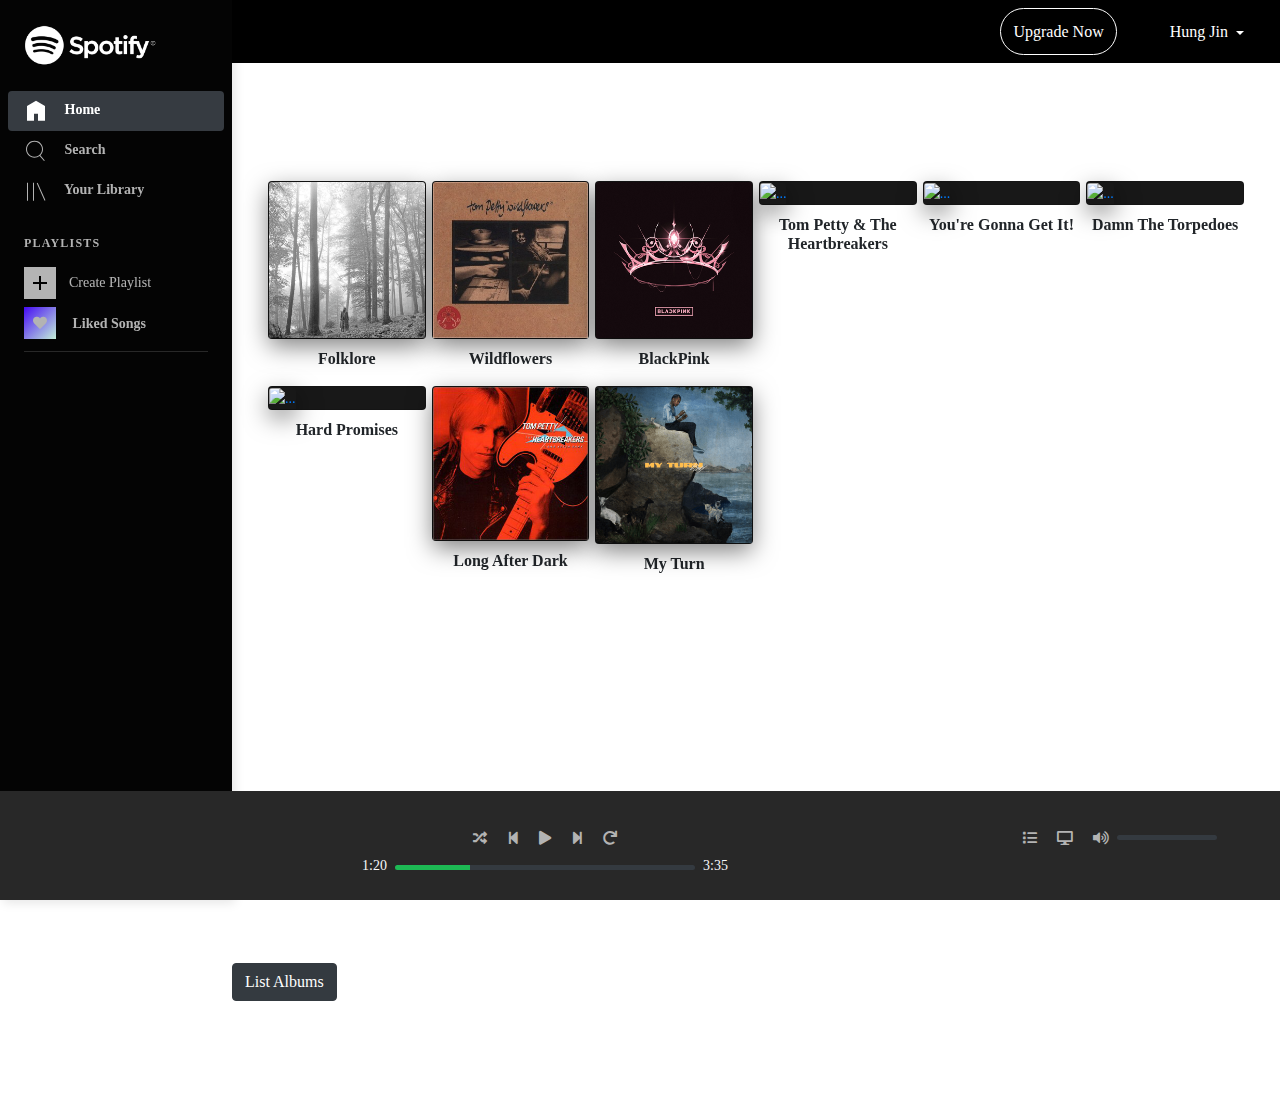
==== commit b65686a5: "added tracks from api" ====
--- a/index.html
+++ b/index.html
@@ -152,7 +152,10 @@
 
       <div class="tab-pane fade show active" id="v-pills-home" role="tabpanel" aria-labelledby="v-pills-home-tab">
         <!-- albums -->
-        <div class="albums px-5"></div>
+        <div class="albums px-5">
+        </div>
+        <button class="btn btn-dark" onclick="listAlbum()">List Albums</button>
+
       </div>
       <div class="tab-pane fade" id="v-pills-library" role="tabpanel" aria-labelledby="v-pills-library-tab">
         <div class="albums px-5">
@@ -270,7 +273,6 @@
 
     window.onload = function () {
       let arrow = document.querySelectorAll("i.arrow");
-      console.log(arrow);
       let upgrade = document.querySelector(".upgrade");
       let hamburger = document.querySelector(".hamburger");
       let nav = document.querySelector("nav.active");
--- a/main.css
+++ b/main.css
@@ -45,13 +45,9 @@
   height: 3.09rem;
 }
 
-#active {
-  color: #fff !important;
-}
-
 .nav-pills .nav-link.active,
 .nav-pills .show > .nav-link {
-  color: #fff;
+  color: #fff !important;
   background-color: #363b41;
 }
 
